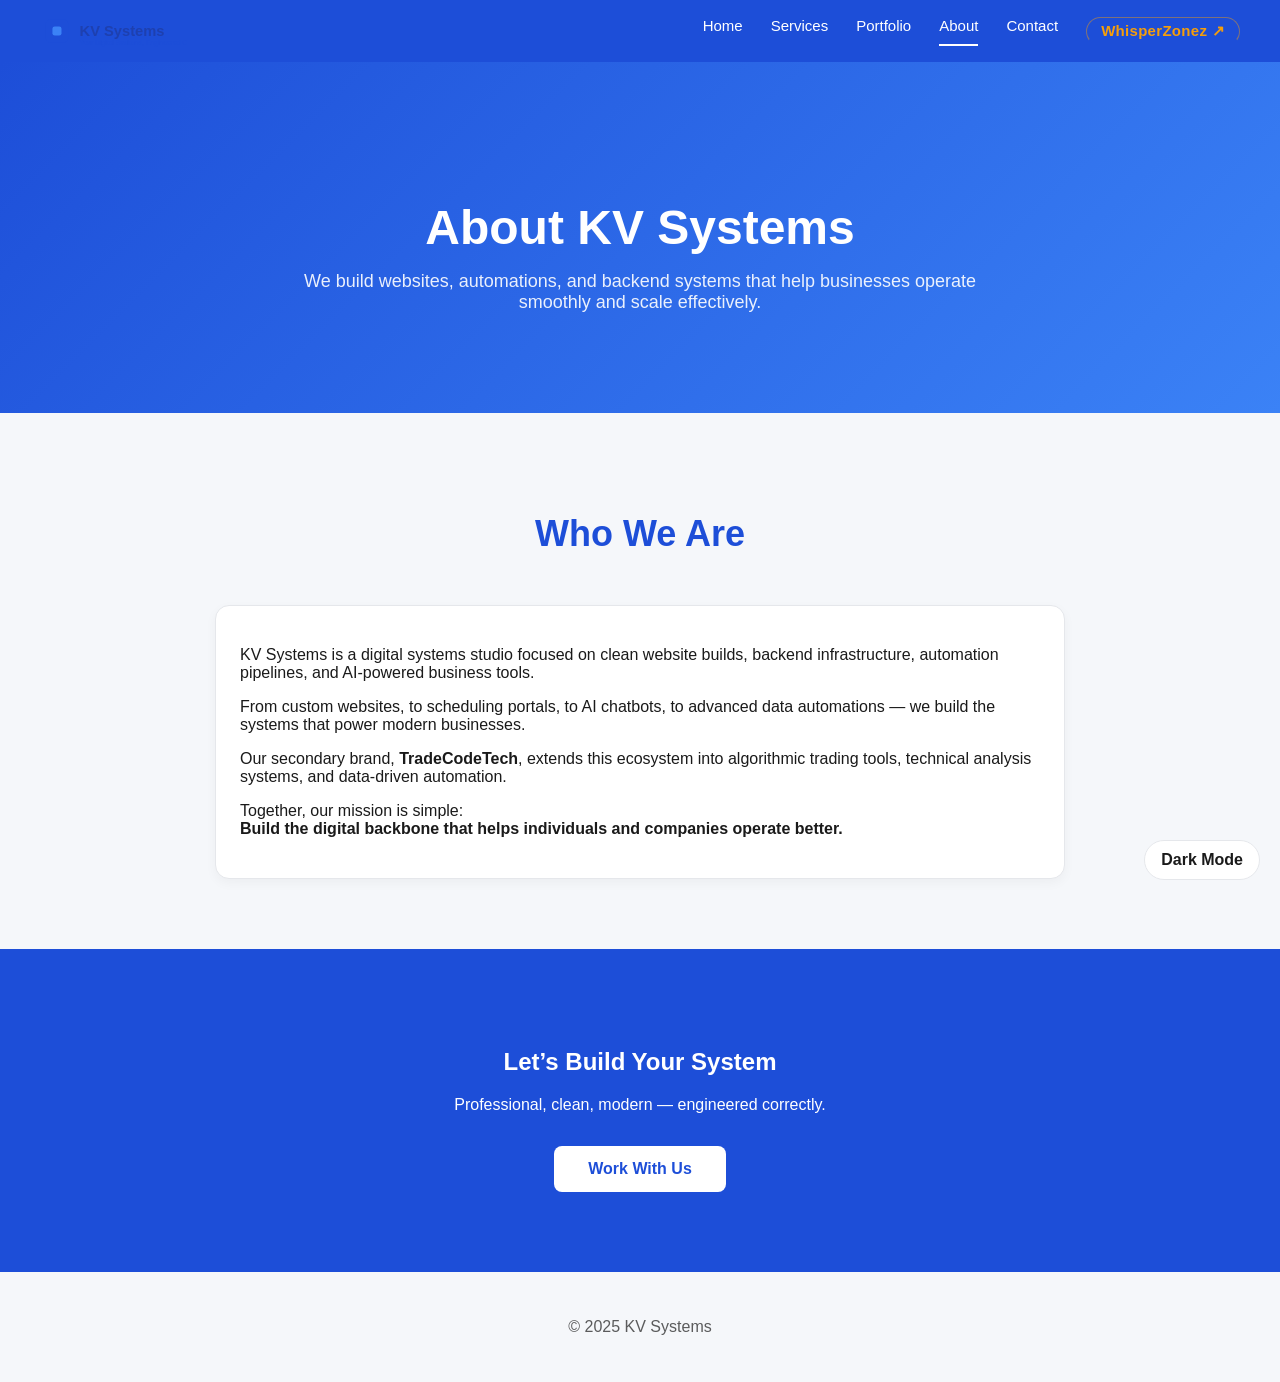
==== about.html @ b5b04579 "Initial WhisperZonez site deployment" ====
<!DOCTYPE html>
<html lang="en">
<head>
    <meta charset="UTF-8">
    <meta name="viewport" content="width=device-width, initial-scale=1.0">
    <title>About — KV Systems</title>
    <link rel="stylesheet" href="style.css">
</head>

<body>

<header>
    <div class="nav-left">
        <img src="assets/logos/kv-systems-logo.svg" class="logo-img" alt="KV Systems Logo">
        <div class="menu-btn" id="menu-btn">☰</div>
    </div>

    <nav class="nav-links">
        <a href="index.html">Home</a>
        <a href="services.html">Services</a>
        <a href="portfolio.html">Portfolio</a>
        <a href="about.html" class="active">About</a>
        <a href="contact.html">Contact</a>
        <a href="whisperzonez.html" class="nav-wz">WhisperZonez ↗</a>
    </nav>
</header>

<div class="mobile-nav" id="mobile-nav">
    <a href="index.html">Home</a>
    <a href="services.html">Services</a>
    <a href="portfolio.html">Portfolio</a>
    <a href="about.html" class="active">About</a>
    <a href="contact.html">Contact</a>
    <a href="whisperzonez.html" class="nav-wz">WhisperZonez ↗</a>
</div>

<section class="hero fade" style="padding: 100px 40px;">
    <h1>About KV Systems</h1>
    <p>We build websites, automations, and backend systems that help businesses operate smoothly and scale effectively.</p>
</section>

<section class="section fade">
    <h2>Who We Are</h2>

    <div class="card fade" style="max-width: 800px; margin: auto;">
        <p>
            KV Systems is a digital systems studio focused on clean website builds, backend infrastructure,
            automation pipelines, and AI-powered business tools.
        </p>

        <p>
            From custom websites, to scheduling portals, to AI chatbots, to advanced data automations —
            we build the systems that power modern businesses.
        </p>

        <p>
            Our secondary brand, <strong>TradeCodeTech</strong>, extends this ecosystem into algorithmic
            trading tools, technical analysis systems, and data-driven automation.
        </p>

        <p>
            Together, our mission is simple:
            <br><strong>Build the digital backbone that helps individuals and companies operate better.</strong>
        </p>
    </div>
</section>

<section class="cta fade">
    <h2>Let’s Build Your System</h2>
    <p>Professional, clean, modern — engineered correctly.</p>
    <a href="contact.html" class="cta-btn">Work With Us</a>
</section>

<footer>
    <p>© 2025 KV Systems</p>
</footer>

<script src="script.js"></script>
</body>
</html>
---- style.css ----
/* -----------------------------------------
   CORPORATE BLUE THEME VARIABLES
----------------------------------------- */
:root {
    --bg: #f5f7fa;
    --text: #1a1a1a;

    --blue-primary: #1D4ED8;
    --blue-secondary: #3B82F6;
    --blue-dark: #1E40AF;

    --card-bg: #ffffff;
    --card-border: #e5e7eb;

    --nav-bg: #1D4ED8;
    --nav-text: #ffffff;

    --transition: 0.25s ease;
}

body.dark {
    --bg: #0c0d11;
    --text: #f1f1f1;

    --card-bg: #1b1c22;
    --card-border: #2a2d34;

    --nav-bg: #111827;
    --nav-text: #ffffff;
}

/* -----------------------------------------
   GLOBAL RESET
----------------------------------------- */
body {
    margin: 0;
    background: var(--bg);
    color: var(--text);
    font-family: "Inter", Arial, sans-serif;
    transition: var(--transition);
}

a {
    color: inherit;
    text-decoration: none;
}

img {
    max-width: 100%;
    display: block;
}

/* -----------------------------------------
   NAVBAR
----------------------------------------- */
header {
    background: var(--nav-bg);
    color: var(--nav-text);
    padding: 14px 40px;
    display: flex;
    justify-content: space-between;
    align-items: center;
    position: sticky;
    top: 0;
    z-index: 50;
}

.nav-left {
    display: flex;
    align-items: center;
    gap: 14px;
}

.logo-img {
    height: 34px;
}

.nav-links {
    display: flex;
    gap: 28px;
    font-size: 15px;
    font-weight: 500;
}

.nav-links a {
    padding-bottom: 3px;
    border-bottom: 2px solid transparent;
    transition: var(--transition);
}

.nav-links a:hover,
.nav-links a.active {
    border-color: var(--nav-text);
}

.menu-btn {
    display: none;
    font-size: 26px;
    cursor: pointer;
}

/* -----------------------------------------
   MOBILE NAV MENU
----------------------------------------- */
.mobile-nav {
    display: none;
    flex-direction: column;
    background: var(--nav-bg);
    padding: 20px;
    gap: 20px;
}

.mobile-nav a {
    font-size: 18px;
    font-weight: 600;
}

/* -----------------------------------------
   HERO SECTION
----------------------------------------- */
.hero {
    padding: 140px 40px 100px;
    text-align: center;
    background: linear-gradient(135deg, #1D4ED8, #3B82F6);
    color: #fff;
}

.hero h1 {
    font-size: 48px;
    font-weight: 900;
    line-height: 1.1;
    margin-bottom: 16px;
}

.hero p {
    max-width: 720px;
    margin: auto;
    opacity: 0.9;
    font-size: 18px;
}

/* -----------------------------------------
   SECTION BASE
----------------------------------------- */
.section {
    padding: 70px 40px;
}

.section h2 {
    text-align: center;
    color: var(--blue-primary);
    font-size: 36px;
    font-weight: 800;
    margin-bottom: 50px;
}

/* -----------------------------------------
   GRID SYSTEM
----------------------------------------- */
.grid {
    display: grid;
    gap: 26px;
    grid-template-columns: repeat(auto-fit, minmax(280px, 1fr));
}

/* -----------------------------------------
   CARD STYLING
----------------------------------------- */
.card {
    background: var(--card-bg);
    border: 1px solid var(--card-border);
    border-radius: 14px;
    padding: 24px;
    transition: var(--transition);
    box-shadow: 0 4px 12px rgba(0,0,0,0.04);
}

.card:hover {
    transform: translateY(-6px);
    box-shadow: 0 10px 20px rgba(0,0,0,0.10);
}

/* -----------------------------------------
   ICON
----------------------------------------- */
.icon {
    width: 36px;
    height: 36px;
    border: 3px solid var(--blue-primary);
    border-radius: 6px;
    margin-bottom: 12px;
}

/* -----------------------------------------
   BROWSER MOCKUP + UNIFORM SCREENSHOTS
----------------------------------------- */
.browser {
    background: var(--card-bg);
    border: 1px solid var(--card-border);
    border-radius: 14px;
    overflow: hidden;
    margin-bottom: 24px;
    transition: var(--transition);
    box-shadow: 0 8px 20px rgba(0,0,0,0.08);
}

.browser:hover {
    transform: translateY(-5px);
    box-shadow: 0 12px 28px rgba(0,0,0,0.15);
}

.browser-top {
    background: #d8dce6;
    padding: 10px 14px;
    display: flex;
    gap: 8px;
}

.browser-dot {
    width: 12px;
    height: 12px;
    background: var(--blue-primary);
    border-radius: 50%;
}

/* FORCE ALL TEMPLATE IMAGES TO SAME HEIGHT */
.browser-content {
    height: 240px;
    overflow: hidden;
    padding: 0 !important;
}

.preview-img {
    width: 100%;
    height: 240px;
    object-fit: cover;
    display: block;
}

/* -----------------------------------------
   CTA SECTION
----------------------------------------- */
.cta {
    background: var(--blue-primary);
    color: #fff;
    padding: 80px 40px;
    text-align: center;
}

.cta-btn {
    background: #fff;
    color: var(--blue-primary);
    padding: 14px 34px;
    border-radius: 8px;
    font-weight: 700;
    text-decoration: none;
    display: inline-block;
    margin-top: 16px;
}

/* -----------------------------------------
   FOOTER
----------------------------------------- */
footer {
    text-align: center;
    padding: 30px;
    opacity: 0.7;
}

/* -----------------------------------------
   ANIMATIONS
----------------------------------------- */
.fade {
    opacity: 0;
    transform: translateY(30px);
    transition: 0.6s ease-out;
}

.fade.visible {
    opacity: 1;
    transform: translateY(0);
}

/* -----------------------------------------
   DARK MODE TOGGLE
----------------------------------------- */
.toggle {
    position: fixed;
    bottom: 20px;
    right: 20px;
    background: var(--card-bg);
    color: var(--text);
    padding: 10px 16px;
    border-radius: 30px;
    cursor: pointer;
    border: 1px solid var(--card-border);
    font-weight: 600;
    z-index: 100;
}

/* -----------------------------------------
   RESPONSIVE NAV
----------------------------------------- */
@media (max-width: 820px) {

    .nav-links {
        display: none;
    }

    .menu-btn {
        display: block;
    }

    .mobile-nav {
        display: flex;
    }
}

/* -----------------------------------------
   WHISPERZONEZ NAV HIGHLIGHT
----------------------------------------- */
.nav-wz {
    color: #F59E0B !important;
    font-weight: 700 !important;
    border: 1px solid rgba(245,158,11,0.45);
    padding: 4px 14px !important;
    border-radius: 20px;
    letter-spacing: 0.3px;
    transition: var(--transition);
}

.nav-wz:hover {
    background: #F59E0B;
    color: #000 !important;
    border-color: #F59E0B;
    border-bottom: 1px solid #F59E0B !important;
}

/* -----------------------------------------
   STATS BAR
----------------------------------------- */
.stats-bar {
    display: flex;
    justify-content: center;
    flex-wrap: wrap;
    gap: 0;
    background: #1D4ED8;
    padding: 0;
    border-top: 1px solid rgba(255,255,255,0.15);
}

.stat-item {
    flex: 1;
    min-width: 160px;
    padding: 28px 20px;
    text-align: center;
    color: #fff;
    border-right: 1px solid rgba(255,255,255,0.15);
}

.stat-item:last-child {
    border-right: none;
}

.stat-num {
    font-size: 36px;
    font-weight: 900;
    line-height: 1;
    letter-spacing: -1px;
}

.stat-label {
    font-size: 13px;
    opacity: 0.75;
    margin-top: 6px;
    text-transform: uppercase;
    letter-spacing: 0.8px;
}

/* -----------------------------------------
   DUAL TRACK SECTION
----------------------------------------- */
.dual-track {
    display: grid;
    grid-template-columns: 1fr 1fr;
    gap: 0;
}

.track-card {
    padding: 70px 50px;
}

.track-card.track-systems {
    background: var(--card-bg);
    border-right: 1px solid var(--card-border);
}

.track-card.track-trading {
    background: #090a0e;
    color: #e2e8f0;
}

.track-tag {
    display: inline-block;
    font-size: 11px;
    font-weight: 700;
    text-transform: uppercase;
    letter-spacing: 1.2px;
    padding: 5px 12px;
    border-radius: 20px;
    margin-bottom: 20px;
}

.tag-blue {
    background: rgba(29,78,216,0.12);
    color: var(--blue-primary);
    border: 1px solid rgba(29,78,216,0.25);
}

.tag-gold {
    background: rgba(245,158,11,0.12);
    color: #F59E0B;
    border: 1px solid rgba(245,158,11,0.3);
}

.track-card h3 {
    font-size: 28px;
    font-weight: 800;
    margin-bottom: 14px;
    line-height: 1.2;
}

.track-card.track-trading h3 {
    color: #F59E0B;
}

.track-card p {
    font-size: 16px;
    line-height: 1.7;
    opacity: 0.8;
    max-width: 420px;
    margin-bottom: 28px;
}

.track-list {
    list-style: none;
    padding: 0;
    margin: 0 0 32px 0;
}

.track-list li {
    padding: 8px 0;
    font-size: 15px;
    border-bottom: 1px solid rgba(255,255,255,0.07);
    display: flex;
    align-items: center;
    gap: 10px;
}

.track-card.track-systems .track-list li {
    border-bottom-color: var(--card-border);
}

.track-list li::before {
    content: "→";
    font-weight: 700;
    flex-shrink: 0;
}

.track-card.track-systems .track-list li::before {
    color: var(--blue-primary);
}

.track-card.track-trading .track-list li::before {
    color: #F59E0B;
}

.btn-primary {
    display: inline-block;
    background: var(--blue-primary);
    color: #fff;
    padding: 13px 28px;
    border-radius: 8px;
    font-weight: 700;
    font-size: 15px;
    transition: var(--transition);
    text-decoration: none;
}

.btn-primary:hover {
    background: var(--blue-dark);
}

.btn-gold {
    display: inline-block;
    background: #F59E0B;
    color: #000;
    padding: 13px 28px;
    border-radius: 8px;
    font-weight: 700;
    font-size: 15px;
    transition: var(--transition);
    text-decoration: none;
}

.btn-gold:hover {
    background: #D97706;
}

.btn-outline-gold {
    display: inline-block;
    background: transparent;
    color: #F59E0B;
    padding: 12px 28px;
    border-radius: 8px;
    font-weight: 700;
    font-size: 15px;
    border: 2px solid #F59E0B;
    transition: var(--transition);
    text-decoration: none;
}

.btn-outline-gold:hover {
    background: #F59E0B;
    color: #000;
}

/* -----------------------------------------
   WHISPERZONEZ TEASER (Homepage dark band)
----------------------------------------- */
.wz-teaser {
    background: #090a0e;
    padding: 90px 40px;
    text-align: center;
    border-top: 1px solid #1e2232;
    border-bottom: 1px solid #1e2232;
}

.wz-teaser .section-tag {
    display: inline-block;
    font-size: 11px;
    font-weight: 700;
    text-transform: uppercase;
    letter-spacing: 1.4px;
    color: #F59E0B;
    border: 1px solid rgba(245,158,11,0.35);
    padding: 5px 14px;
    border-radius: 20px;
    margin-bottom: 24px;
}

.wz-teaser h2 {
    font-size: 44px;
    font-weight: 900;
    color: #fff;
    line-height: 1.1;
    margin-bottom: 16px;
    letter-spacing: -0.5px;
}

.wz-teaser h2 span {
    color: #F59E0B;
}

.wz-teaser p {
    color: #94a3b8;
    font-size: 18px;
    max-width: 640px;
    margin: 0 auto 36px;
    line-height: 1.7;
}

.wz-features-inline {
    display: flex;
    justify-content: center;
    flex-wrap: wrap;
    gap: 12px;
    margin-bottom: 40px;
}

.wz-pill {
    background: rgba(245,158,11,0.08);
    color: #F59E0B;
    border: 1px solid rgba(245,158,11,0.25);
    padding: 8px 18px;
    border-radius: 30px;
    font-size: 13px;
    font-weight: 600;
}

/* -----------------------------------------
   AUTHORITY SECTION
----------------------------------------- */
.authority-section {
    background: var(--card-bg);
    border-top: 1px solid var(--card-border);
    border-bottom: 1px solid var(--card-border);
    padding: 70px 40px;
}

.authority-section h2 {
    text-align: center;
    color: var(--blue-primary);
    font-size: 36px;
    font-weight: 800;
    margin-bottom: 14px;
}

.authority-section .section-sub {
    text-align: center;
    color: var(--text);
    opacity: 0.65;
    max-width: 600px;
    margin: 0 auto 50px;
    font-size: 16px;
    line-height: 1.6;
}

.authority-grid {
    display: grid;
    grid-template-columns: repeat(auto-fit, minmax(240px, 1fr));
    gap: 20px;
}

.authority-card {
    border: 1px solid var(--card-border);
    border-radius: 12px;
    padding: 28px 24px;
    background: var(--bg);
}

.authority-card .a-icon {
    font-size: 28px;
    margin-bottom: 14px;
}

.authority-card h4 {
    font-size: 17px;
    font-weight: 700;
    margin-bottom: 8px;
    color: var(--blue-primary);
}

.authority-card p {
    font-size: 14px;
    line-height: 1.6;
    opacity: 0.7;
}

/* -----------------------------------------
   WHISPERZONEZ FULL PAGE STYLES
----------------------------------------- */
body.wz-page {
    background: #090a0e;
    color: #e2e8f0;
}

body.wz-page header {
    background: #0d0f16;
    border-bottom: 1px solid #1e2232;
}

body.wz-page .mobile-nav {
    background: #0d0f16;
    border-bottom: 1px solid #1e2232;
}

.wz-hero {
    padding: 130px 40px 100px;
    text-align: center;
    background: radial-gradient(ellipse at 50% 0%, rgba(245,158,11,0.08) 0%, transparent 65%), #090a0e;
    border-bottom: 1px solid #1e2232;
}

.wz-eyebrow {
    display: inline-block;
    font-size: 11px;
    font-weight: 700;
    text-transform: uppercase;
    letter-spacing: 1.6px;
    color: #F59E0B;
    border: 1px solid rgba(245,158,11,0.3);
    padding: 5px 14px;
    border-radius: 20px;
    margin-bottom: 28px;
}

.wz-hero h1 {
    font-size: 58px;
    font-weight: 900;
    color: #fff;
    line-height: 1.05;
    letter-spacing: -1.5px;
    margin-bottom: 20px;
}

.wz-hero h1 span {
    color: #F59E0B;
}

.wz-hero p {
    color: #94a3b8;
    font-size: 19px;
    max-width: 680px;
    margin: 0 auto 40px;
    line-height: 1.7;
}

.wz-cta-row {
    display: flex;
    justify-content: center;
    gap: 16px;
    flex-wrap: wrap;
}

.wz-section {
    padding: 80px 40px;
    border-bottom: 1px solid #1e2232;
}

.wz-section h2 {
    text-align: center;
    font-size: 36px;
    font-weight: 800;
    color: #fff;
    margin-bottom: 12px;
}

.wz-section .wz-sub {
    text-align: center;
    color: #64748b;
    max-width: 620px;
    margin: 0 auto 50px;
    font-size: 16px;
    line-height: 1.7;
}

.wz-feature-grid {
    display: grid;
    grid-template-columns: repeat(auto-fit, minmax(260px, 1fr));
    gap: 20px;
}

.wz-feature-card {
    background: #10121a;
    border: 1px solid #1e2232;
    border-radius: 12px;
    padding: 28px 24px;
    transition: var(--transition);
}

.wz-feature-card:hover {
    border-color: rgba(245,158,11,0.4);
    transform: translateY(-4px);
    box-shadow: 0 12px 28px rgba(0,0,0,0.4);
}

.wz-feature-icon {
    font-size: 26px;
    margin-bottom: 14px;
}

.wz-feature-card h4 {
    font-size: 17px;
    font-weight: 700;
    color: #F59E0B;
    margin-bottom: 8px;
}

.wz-feature-card p {
    font-size: 14px;
    color: #64748b;
    line-height: 1.6;
}

/* Pricing Tiers */
.tier-grid {
    display: grid;
    grid-template-columns: repeat(auto-fit, minmax(280px, 1fr));
    gap: 24px;
    max-width: 960px;
    margin: 0 auto;
}

.tier-card {
    background: #10121a;
    border: 1px solid #1e2232;
    border-radius: 14px;
    padding: 36px 28px;
    position: relative;
    transition: var(--transition);
}

.tier-card:hover {
    border-color: rgba(245,158,11,0.35);
}

.tier-card.tier-featured {
    border-color: #F59E0B;
    box-shadow: 0 0 40px rgba(245,158,11,0.1);
}

.tier-badge {
    position: absolute;
    top: -13px;
    left: 50%;
    transform: translateX(-50%);
    background: #F59E0B;
    color: #000;
    font-size: 11px;
    font-weight: 800;
    text-transform: uppercase;
    letter-spacing: 0.8px;
    padding: 4px 14px;
    border-radius: 20px;
    white-space: nowrap;
}

.tier-name {
    font-size: 13px;
    font-weight: 700;
    text-transform: uppercase;
    letter-spacing: 1.2px;
    color: #F59E0B;
    margin-bottom: 8px;
}

.tier-price {
    font-size: 40px;
    font-weight: 900;
    color: #fff;
    line-height: 1;
    margin-bottom: 4px;
    letter-spacing: -1px;
}

.tier-price span {
    font-size: 16px;
    font-weight: 400;
    color: #64748b;
}

.tier-desc {
    font-size: 13px;
    color: #64748b;
    margin-bottom: 24px;
    line-height: 1.5;
}

.tier-list {
    list-style: none;
    padding: 0;
    margin: 0 0 28px 0;
}

.tier-list li {
    font-size: 14px;
    color: #94a3b8;
    padding: 9px 0;
    border-bottom: 1px solid #1e2232;
    display: flex;
    align-items: center;
    gap: 10px;
}

.tier-list li::before {
    content: "✓";
    color: #F59E0B;
    font-weight: 700;
    flex-shrink: 0;
}

.tier-list li.tier-muted {
    opacity: 0.4;
}

.tier-list li.tier-muted::before {
    content: "—";
    color: #64748b;
}

/* WZ FAQ */
.wz-faq {
    max-width: 720px;
    margin: 0 auto;
}

.faq-item {
    border-bottom: 1px solid #1e2232;
    padding: 22px 0;
}

.faq-item h4 {
    font-size: 16px;
    font-weight: 700;
    color: #e2e8f0;
    margin-bottom: 10px;
}

.faq-item p {
    font-size: 14px;
    color: #64748b;
    line-height: 1.7;
}

/* WZ CTA Section */
.wz-cta-section {
    background: radial-gradient(ellipse at 50% 100%, rgba(245,158,11,0.07) 0%, transparent 65%), #090a0e;
    padding: 100px 40px;
    text-align: center;
    border-top: 1px solid #1e2232;
}

.wz-cta-section h2 {
    font-size: 44px;
    font-weight: 900;
    color: #fff;
    letter-spacing: -0.5px;
    margin-bottom: 16px;
}

.wz-cta-section p {
    color: #64748b;
    font-size: 17px;
    max-width: 520px;
    margin: 0 auto 36px;
    line-height: 1.7;
}

/* Disclaimer */
.disclaimer {
    background: #090a0e;
    border-top: 1px solid #1e2232;
    padding: 30px 40px;
    text-align: center;
}

.disclaimer p {
    font-size: 11px;
    color: #334155;
    max-width: 900px;
    margin: 0 auto;
    line-height: 1.7;
}

/* WZ Footer */
body.wz-page footer {
    background: #07080c;
    border-top: 1px solid #1e2232;
    color: #334155;
}

/* Who it's for section */
.for-grid {
    display: grid;
    grid-template-columns: repeat(auto-fit, minmax(220px, 1fr));
    gap: 16px;
    max-width: 900px;
    margin: 0 auto;
}

.for-card {
    background: #10121a;
    border: 1px solid #1e2232;
    border-radius: 10px;
    padding: 22px 20px;
    text-align: center;
}

.for-card .for-icon {
    font-size: 28px;
    margin-bottom: 10px;
}

.for-card h4 {
    font-size: 15px;
    font-weight: 700;
    color: #e2e8f0;
    margin-bottom: 6px;
}

.for-card p {
    font-size: 13px;
    color: #64748b;
    line-height: 1.5;
}

/* Stats bar dark version */
.wz-stats-bar {
    display: flex;
    justify-content: center;
    flex-wrap: wrap;
    background: #10121a;
    border-bottom: 1px solid #1e2232;
}

.wz-stat-item {
    flex: 1;
    min-width: 160px;
    padding: 30px 20px;
    text-align: center;
    border-right: 1px solid #1e2232;
}

.wz-stat-item:last-child {
    border-right: none;
}

.wz-stat-num {
    font-size: 36px;
    font-weight: 900;
    color: #F59E0B;
    line-height: 1;
    letter-spacing: -1px;
}

.wz-stat-label {
    font-size: 12px;
    color: #64748b;
    margin-top: 6px;
    text-transform: uppercase;
    letter-spacing: 0.8px;
}

/* -----------------------------------------
   RESPONSIVE — NEW SECTIONS
----------------------------------------- */
@media (max-width: 820px) {
    .dual-track {
        grid-template-columns: 1fr;
    }

    .track-card {
        padding: 50px 28px;
    }

    .track-card.track-systems {
        border-right: none;
        border-bottom: 1px solid var(--card-border);
    }

    .stats-bar {
        flex-direction: column;
    }

    .stat-item {
        border-right: none;
        border-bottom: 1px solid rgba(255,255,255,0.1);
    }

    .wz-hero h1 {
        font-size: 38px;
        letter-spacing: -0.5px;
    }

    .wz-hero p {
        font-size: 16px;
    }

    .wz-stats-bar {
        flex-direction: column;
    }

    .wz-stat-item {
        border-right: none;
        border-bottom: 1px solid #1e2232;
    }

    .wz-teaser h2 {
        font-size: 30px;
    }

    .tier-grid {
        grid-template-columns: 1fr;
    }
}
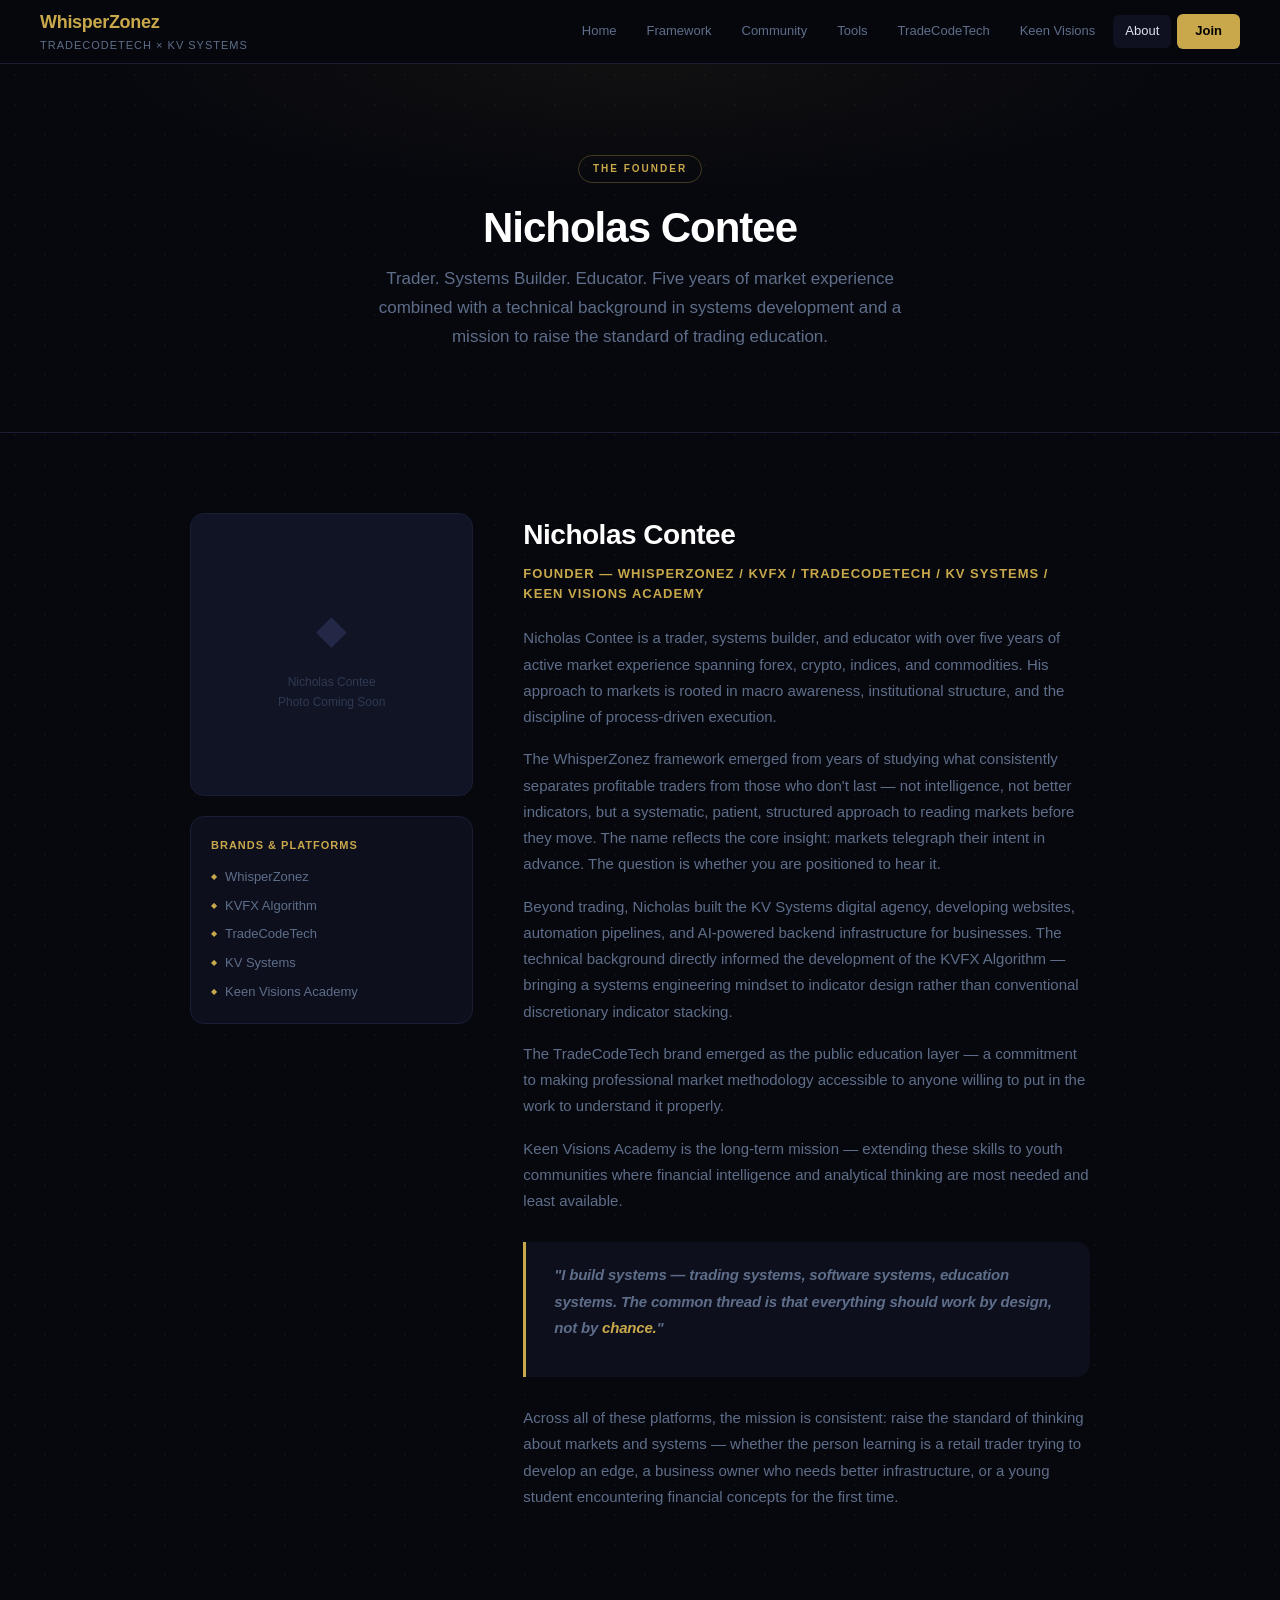
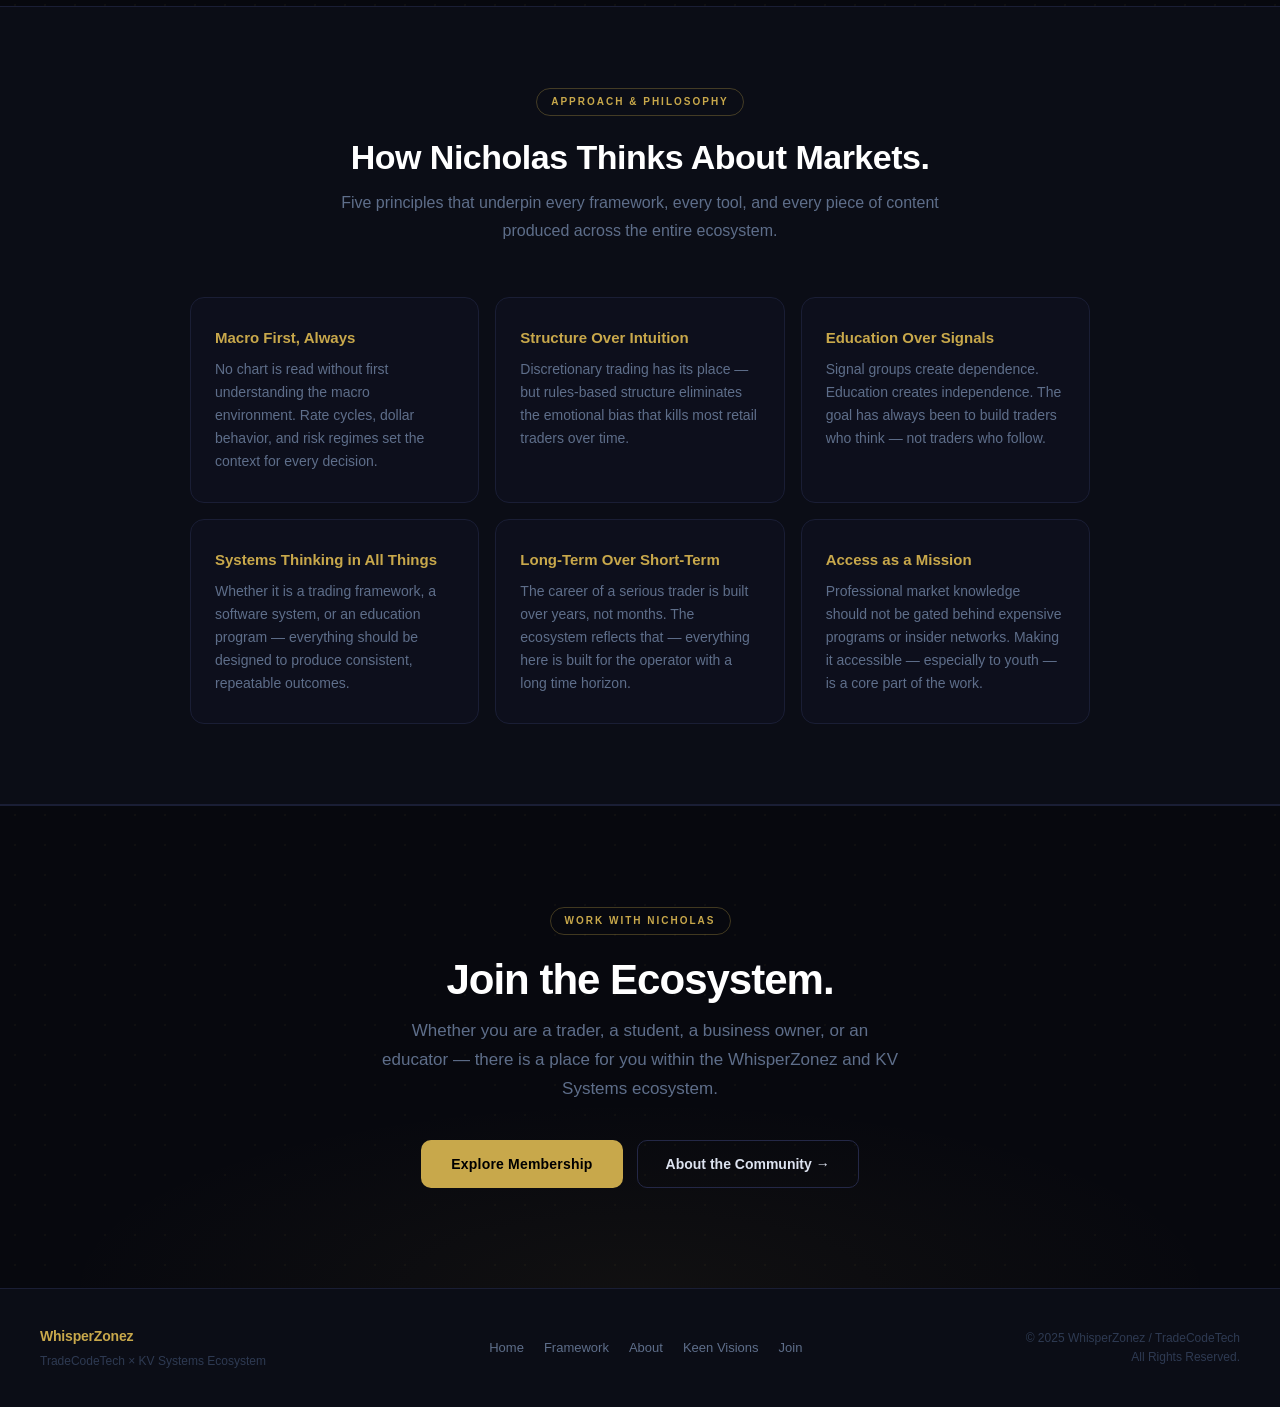
==== commit 771f5de4: "Add files via upload" ====
--- a/about.html
+++ b/about.html
@@ -1,80 +1,217 @@
-<!DOCTYPE html>
-<html lang="en">
-<head>
-    <meta charset="UTF-8">
-    <meta name="viewport" content="width=device-width, initial-scale=1.0">
-    <title>About — KV Systems</title>
-    <link rel="stylesheet" href="style.css">
-</head>
-
-<body>
-
-<header>
-    <div class="nav-left">
-        <img src="assets/logos/kv-systems-logo.svg" class="logo-img" alt="KV Systems Logo">
-        <div class="menu-btn" id="menu-btn">☰</div>
-    </div>
-
-    <nav class="nav-links">
-        <a href="index.html">Home</a>
-        <a href="services.html">Services</a>
-        <a href="portfolio.html">Portfolio</a>
-        <a href="about.html" class="active">About</a>
-        <a href="contact.html">Contact</a>
-        <a href="whisperzonez.html" class="nav-wz">WhisperZonez ↗</a>
-    </nav>
-</header>
-
-<div class="mobile-nav" id="mobile-nav">
-    <a href="index.html">Home</a>
-    <a href="services.html">Services</a>
-    <a href="portfolio.html">Portfolio</a>
-    <a href="about.html" class="active">About</a>
-    <a href="contact.html">Contact</a>
-    <a href="whisperzonez.html" class="nav-wz">WhisperZonez ↗</a>
-</div>
-
-<section class="hero fade" style="padding: 100px 40px;">
-    <h1>About KV Systems</h1>
-    <p>We build websites, automations, and backend systems that help businesses operate smoothly and scale effectively.</p>
-</section>
-
-<section class="section fade">
-    <h2>Who We Are</h2>
-
-    <div class="card fade" style="max-width: 800px; margin: auto;">
-        <p>
-            KV Systems is a digital systems studio focused on clean website builds, backend infrastructure,
-            automation pipelines, and AI-powered business tools.
-        </p>
-
-        <p>
-            From custom websites, to scheduling portals, to AI chatbots, to advanced data automations —
-            we build the systems that power modern businesses.
-        </p>
-
-        <p>
-            Our secondary brand, <strong>TradeCodeTech</strong>, extends this ecosystem into algorithmic
-            trading tools, technical analysis systems, and data-driven automation.
-        </p>
-
-        <p>
-            Together, our mission is simple:
-            <br><strong>Build the digital backbone that helps individuals and companies operate better.</strong>
-        </p>
-    </div>
-</section>
-
-<section class="cta fade">
-    <h2>Let’s Build Your System</h2>
-    <p>Professional, clean, modern — engineered correctly.</p>
-    <a href="contact.html" class="cta-btn">Work With Us</a>
-</section>
-
-<footer>
-    <p>© 2025 KV Systems</p>
-</footer>
-
-<script src="script.js"></script>
-</body>
-</html>
+<!DOCTYPE html>
+<html lang="en">
+<head>
+    <meta charset="UTF-8" />
+    <meta name="viewport" content="width=device-width, initial-scale=1.0" />
+    <title>About Nicholas Contee — WhisperZonez Founder</title>
+    <link rel="stylesheet" href="wz-main.css" />
+</head>
+
+<body>
+
+<nav class="navbar">
+    <div class="nav-brand">
+        <div>
+            <div class="nav-brand-name">WhisperZonez</div>
+            <div class="nav-brand-sub">TradeCodeTech × KV Systems</div>
+        </div>
+    </div>
+    <div class="nav-links">
+        <a href="index.html">Home</a>
+        <a href="framework.html">Framework</a>
+        <a href="community.html">Community</a>
+        <a href="tools.html">Tools</a>
+        <a href="tradecodetech.html">TradeCodeTech</a>
+        <a href="keen-visions.html">Keen Visions</a>
+        <a href="about.html" class="active">About</a>
+        <a href="join.html" class="nav-join">Join</a>
+    </div>
+    <button class="menu-btn" id="menu-btn">☰</button>
+</nav>
+
+<div class="mobile-nav" id="mobile-nav">
+    <a href="index.html">Home</a>
+    <a href="framework.html">Framework</a>
+    <a href="community.html">Community</a>
+    <a href="tools.html">Tools</a>
+    <a href="tradecodetech.html">TradeCodeTech</a>
+    <a href="keen-visions.html">Keen Visions</a>
+    <a href="about.html" class="active">About</a>
+    <a href="join.html" class="nav-join">Join</a>
+</div>
+
+<!-- HERO -->
+<section class="hero-sm fade">
+    <div class="eyebrow">The Founder</div>
+    <h1>Nicholas Contee</h1>
+    <p>
+        Trader. Systems Builder. Educator.
+        Five years of market experience combined with a technical background
+        in systems development and a mission to raise the standard of trading education.
+    </p>
+</section>
+
+<!-- FOUNDER SECTION -->
+<section class="section fade">
+    <div class="founder-block">
+        <div>
+            <div class="founder-photo" style="min-height:260px;">
+                <!-- Replace with actual photo -->
+                <div style="padding:20px; text-align:center; color:var(--text-dim);">
+                    <div style="font-size:40px; color:var(--border-lt); margin-bottom:12px;">◆</div>
+                    <div style="font-size:12px;">Nicholas Contee<br>Photo Coming Soon</div>
+                </div>
+            </div>
+
+            <div style="margin-top:20px;">
+                <div class="card" style="padding:20px;">
+                    <div style="font-size:11px; color:var(--gold); font-weight:700; text-transform:uppercase; letter-spacing:1px; margin-bottom:12px;">Brands & Platforms</div>
+                    <ul style="list-style:none; display:flex; flex-direction:column; gap:8px;">
+                        <li style="font-size:13px; color:var(--text-muted); display:flex; align-items:center; gap:8px;">
+                            <span style="color:var(--gold); font-size:8px;">◆</span> WhisperZonez
+                        </li>
+                        <li style="font-size:13px; color:var(--text-muted); display:flex; align-items:center; gap:8px;">
+                            <span style="color:var(--gold); font-size:8px;">◆</span> KVFX Algorithm
+                        </li>
+                        <li style="font-size:13px; color:var(--text-muted); display:flex; align-items:center; gap:8px;">
+                            <span style="color:var(--gold); font-size:8px;">◆</span> TradeCodeTech
+                        </li>
+                        <li style="font-size:13px; color:var(--text-muted); display:flex; align-items:center; gap:8px;">
+                            <span style="color:var(--gold); font-size:8px;">◆</span> KV Systems
+                        </li>
+                        <li style="font-size:13px; color:var(--text-muted); display:flex; align-items:center; gap:8px;">
+                            <span style="color:var(--gold); font-size:8px;">◆</span> Keen Visions Academy
+                        </li>
+                    </ul>
+                </div>
+            </div>
+        </div>
+
+        <div class="founder-bio">
+            <h3>Nicholas Contee</h3>
+            <div class="founder-title">Founder — WhisperZonez / KVFX / TradeCodeTech / KV Systems / Keen Visions Academy</div>
+
+            <p>
+                Nicholas Contee is a trader, systems builder, and educator with over five years of active market experience
+                spanning forex, crypto, indices, and commodities. His approach to markets is rooted in macro awareness,
+                institutional structure, and the discipline of process-driven execution.
+            </p>
+
+            <p>
+                The WhisperZonez framework emerged from years of studying what consistently separates
+                profitable traders from those who don't last — not intelligence, not better indicators,
+                but a systematic, patient, structured approach to reading markets before they move.
+                The name reflects the core insight: markets telegraph their intent in advance.
+                The question is whether you are positioned to hear it.
+            </p>
+
+            <p>
+                Beyond trading, Nicholas built the KV Systems digital agency, developing websites,
+                automation pipelines, and AI-powered backend infrastructure for businesses.
+                The technical background directly informed the development of the KVFX Algorithm —
+                bringing a systems engineering mindset to indicator design rather than
+                conventional discretionary indicator stacking.
+            </p>
+
+            <p>
+                The TradeCodeTech brand emerged as the public education layer — a commitment to
+                making professional market methodology accessible to anyone willing to put in
+                the work to understand it properly.
+            </p>
+
+            <p>
+                Keen Visions Academy is the long-term mission — extending these skills to youth
+                communities where financial intelligence and analytical thinking are most needed
+                and least available.
+            </p>
+
+            <div class="pull-quote" style="margin:28px 0;">
+                <p>"I build systems — trading systems, software systems, education systems.
+                The common thread is that everything should work by design,
+                not by <span>chance.</span>"</p>
+            </div>
+
+            <p>
+                Across all of these platforms, the mission is consistent:
+                raise the standard of thinking about markets and systems —
+                whether the person learning is a retail trader trying to develop an edge,
+                a business owner who needs better infrastructure, or a young student
+                encountering financial concepts for the first time.
+            </p>
+        </div>
+    </div>
+</section>
+
+<!-- THE APPROACH -->
+<section class="section-alt fade">
+    <div style="text-align:center;">
+        <div class="eyebrow">Approach & Philosophy</div>
+        <h2>How Nicholas Thinks About Markets.</h2>
+        <p class="section-sub">
+            Five principles that underpin every framework, every tool, and every piece of content
+            produced across the entire ecosystem.
+        </p>
+    </div>
+
+    <div class="grid-auto-sm" style="max-width:900px; margin:0 auto;">
+        <div class="card">
+            <h4>Macro First, Always</h4>
+            <p>No chart is read without first understanding the macro environment. Rate cycles, dollar behavior, and risk regimes set the context for every decision.</p>
+        </div>
+        <div class="card">
+            <h4>Structure Over Intuition</h4>
+            <p>Discretionary trading has its place — but rules-based structure eliminates the emotional bias that kills most retail traders over time.</p>
+        </div>
+        <div class="card">
+            <h4>Education Over Signals</h4>
+            <p>Signal groups create dependence. Education creates independence. The goal has always been to build traders who think — not traders who follow.</p>
+        </div>
+        <div class="card">
+            <h4>Systems Thinking in All Things</h4>
+            <p>Whether it is a trading framework, a software system, or an education program — everything should be designed to produce consistent, repeatable outcomes.</p>
+        </div>
+        <div class="card">
+            <h4>Long-Term Over Short-Term</h4>
+            <p>The career of a serious trader is built over years, not months. The ecosystem reflects that — everything here is built for the operator with a long time horizon.</p>
+        </div>
+        <div class="card">
+            <h4>Access as a Mission</h4>
+            <p>Professional market knowledge should not be gated behind expensive programs or insider networks. Making it accessible — especially to youth — is a core part of the work.</p>
+        </div>
+    </div>
+</section>
+
+<!-- CTA -->
+<section class="cta-section fade">
+    <div class="eyebrow">Work With Nicholas</div>
+    <h2>Join the Ecosystem.</h2>
+    <p>
+        Whether you are a trader, a student, a business owner, or an educator —
+        there is a place for you within the WhisperZonez and KV Systems ecosystem.
+    </p>
+    <div class="cta-row">
+        <a href="join.html" class="btn-gold">Explore Membership</a>
+        <a href="community.html" class="btn-outline">About the Community →</a>
+    </div>
+</section>
+
+<footer>
+    <div class="footer-inner">
+        <div>
+            <div class="footer-brand">WhisperZonez</div>
+            <div style="font-size:12px; color:var(--text-dim); margin-top:4px;">TradeCodeTech × KV Systems Ecosystem</div>
+        </div>
+        <div class="footer-links">
+            <a href="index.html">Home</a>
+            <a href="framework.html">Framework</a>
+            <a href="about.html">About</a>
+            <a href="keen-visions.html">Keen Visions</a>
+            <a href="join.html">Join</a>
+        </div>
+        <div class="footer-copy">© 2025 WhisperZonez / TradeCodeTech<br>All Rights Reserved.</div>
+    </div>
+</footer>
+
+<script src="wz-main.js"></script>
+</body>
+</html>
--- a/wz-main.css
+++ b/wz-main.css
@@ -0,0 +1,1218 @@
+/* ============================================================
+   WHISPERZONEZ — MAIN STYLESHEET
+   Design System: Institutional Dark / Gold
+   "Bloomberg Terminal meets Trading Desk"
+   ============================================================ */
+
+/* -----------------------------------------
+   CSS VARIABLES
+----------------------------------------- */
+:root {
+    --bg:         #07080e;
+    --bg-2:       #0b0d16;
+    --bg-3:       #0f1120;
+    --card:       #0d0f1c;
+    --card-2:     #111425;
+    --border:     #1a1e35;
+    --border-lt:  #242847;
+
+    --gold:       #C8A84B;
+    --gold-lt:    #E2C06A;
+    --gold-dim:   rgba(200,168,75,0.12);
+    --gold-glow:  rgba(200,168,75,0.06);
+
+    --text:       #dde3f0;
+    --text-muted: #5e6e8a;
+    --text-dim:   #2e3a52;
+
+    --radius:     10px;
+    --radius-lg:  14px;
+    --transition: 0.22s ease;
+}
+
+/* -----------------------------------------
+   RESET & BASE
+----------------------------------------- */
+*, *::before, *::after {
+    box-sizing: border-box;
+    margin: 0;
+    padding: 0;
+}
+
+html {
+    scroll-behavior: smooth;
+}
+
+body {
+    background: var(--bg);
+    background-image: radial-gradient(rgba(200,168,75,0.045) 1px, transparent 1px);
+    background-size: 30px 30px;
+    color: var(--text);
+    font-family: "Inter", "Helvetica Neue", Arial, sans-serif;
+    font-size: 16px;
+    line-height: 1.6;
+    -webkit-font-smoothing: antialiased;
+}
+
+a {
+    color: inherit;
+    text-decoration: none;
+}
+
+img {
+    max-width: 100%;
+    display: block;
+}
+
+/* -----------------------------------------
+   NAVBAR
+----------------------------------------- */
+.navbar {
+    position: sticky;
+    top: 0;
+    z-index: 100;
+    background: rgba(7,8,14,0.92);
+    backdrop-filter: blur(12px);
+    -webkit-backdrop-filter: blur(12px);
+    border-bottom: 1px solid var(--border);
+    padding: 0 40px;
+    display: flex;
+    align-items: center;
+    justify-content: space-between;
+    height: 64px;
+}
+
+.nav-brand {
+    display: flex;
+    align-items: center;
+    gap: 10px;
+}
+
+.nav-brand-name {
+    font-size: 18px;
+    font-weight: 800;
+    letter-spacing: -0.3px;
+    color: var(--gold);
+}
+
+.nav-brand-sub {
+    font-size: 11px;
+    color: var(--text-muted);
+    text-transform: uppercase;
+    letter-spacing: 1px;
+    font-weight: 500;
+}
+
+.nav-links {
+    display: flex;
+    align-items: center;
+    gap: 6px;
+}
+
+.nav-links a {
+    font-size: 13px;
+    font-weight: 500;
+    color: var(--text-muted);
+    padding: 6px 12px;
+    border-radius: 6px;
+    transition: var(--transition);
+}
+
+.nav-links a:hover,
+.nav-links a.active {
+    color: var(--text);
+    background: var(--bg-3);
+}
+
+.nav-join {
+    background: var(--gold) !important;
+    color: #000 !important;
+    font-weight: 700 !important;
+    padding: 7px 18px !important;
+    border-radius: 6px !important;
+    font-size: 13px !important;
+    transition: var(--transition) !important;
+}
+
+.nav-join:hover {
+    background: var(--gold-lt) !important;
+    color: #000 !important;
+}
+
+.menu-btn {
+    display: none;
+    font-size: 22px;
+    cursor: pointer;
+    color: var(--text);
+    background: none;
+    border: none;
+    padding: 4px 8px;
+}
+
+/* -----------------------------------------
+   MOBILE NAV
+----------------------------------------- */
+.mobile-nav {
+    display: none;
+    flex-direction: column;
+    background: var(--bg-2);
+    border-bottom: 1px solid var(--border);
+    padding: 16px 24px 20px;
+    gap: 4px;
+}
+
+.mobile-nav a {
+    font-size: 15px;
+    font-weight: 500;
+    color: var(--text-muted);
+    padding: 10px 12px;
+    border-radius: 6px;
+    transition: var(--transition);
+}
+
+.mobile-nav a:hover,
+.mobile-nav a.active {
+    color: var(--text);
+    background: var(--bg-3);
+}
+
+.mobile-nav .nav-join {
+    margin-top: 8px;
+    text-align: center;
+    background: var(--gold) !important;
+    color: #000 !important;
+    font-weight: 700 !important;
+}
+
+/* -----------------------------------------
+   SECTION LABELS / EYEBROW
+----------------------------------------- */
+.eyebrow {
+    display: inline-block;
+    font-size: 10px;
+    font-weight: 700;
+    text-transform: uppercase;
+    letter-spacing: 2px;
+    color: var(--gold);
+    border: 1px solid rgba(200,168,75,0.3);
+    padding: 5px 14px;
+    border-radius: 20px;
+    margin-bottom: 22px;
+}
+
+.eyebrow-muted {
+    display: inline-block;
+    font-size: 10px;
+    font-weight: 700;
+    text-transform: uppercase;
+    letter-spacing: 2px;
+    color: var(--text-muted);
+    border: 1px solid var(--border);
+    padding: 5px 14px;
+    border-radius: 20px;
+    margin-bottom: 22px;
+}
+
+/* -----------------------------------------
+   HERO VARIANTS
+----------------------------------------- */
+.hero-full {
+    padding: 120px 40px 100px;
+    text-align: center;
+    background: radial-gradient(ellipse 80% 60% at 50% -10%, rgba(200,168,75,0.07) 0%, transparent 60%);
+    border-bottom: 1px solid var(--border);
+    position: relative;
+    overflow: hidden;
+}
+
+.hero-full::before {
+    content: "";
+    position: absolute;
+    inset: 0;
+    background: linear-gradient(180deg, transparent 70%, var(--bg) 100%);
+    pointer-events: none;
+}
+
+.hero-full h1 {
+    font-size: 62px;
+    font-weight: 900;
+    line-height: 1.0;
+    letter-spacing: -2px;
+    color: #fff;
+    margin-bottom: 20px;
+    position: relative;
+}
+
+.hero-full h1 .gold {
+    color: var(--gold);
+}
+
+.hero-full p.hero-sub {
+    font-size: 18px;
+    color: var(--text-muted);
+    max-width: 640px;
+    margin: 0 auto 40px;
+    line-height: 1.75;
+    position: relative;
+}
+
+.hero-sm {
+    padding: 90px 40px 80px;
+    text-align: center;
+    background: radial-gradient(ellipse 60% 50% at 50% 0%, rgba(200,168,75,0.05) 0%, transparent 70%);
+    border-bottom: 1px solid var(--border);
+}
+
+.hero-sm h1 {
+    font-size: 42px;
+    font-weight: 900;
+    letter-spacing: -1px;
+    color: #fff;
+    margin-bottom: 14px;
+    line-height: 1.1;
+}
+
+.hero-sm p {
+    color: var(--text-muted);
+    font-size: 17px;
+    max-width: 580px;
+    margin: 0 auto;
+    line-height: 1.7;
+}
+
+/* -----------------------------------------
+   BUTTONS
+----------------------------------------- */
+.btn-gold {
+    display: inline-block;
+    background: var(--gold);
+    color: #000;
+    padding: 13px 30px;
+    border-radius: var(--radius);
+    font-weight: 700;
+    font-size: 14px;
+    letter-spacing: 0.2px;
+    transition: var(--transition);
+    text-decoration: none;
+}
+
+.btn-gold:hover {
+    background: var(--gold-lt);
+    transform: translateY(-1px);
+}
+
+.btn-outline {
+    display: inline-block;
+    background: transparent;
+    color: var(--text);
+    padding: 12px 28px;
+    border-radius: var(--radius);
+    font-weight: 600;
+    font-size: 14px;
+    border: 1px solid var(--border-lt);
+    transition: var(--transition);
+    text-decoration: none;
+}
+
+.btn-outline:hover {
+    border-color: var(--gold);
+    color: var(--gold);
+}
+
+.btn-outline-gold {
+    display: inline-block;
+    background: transparent;
+    color: var(--gold);
+    padding: 12px 28px;
+    border-radius: var(--radius);
+    font-weight: 700;
+    font-size: 14px;
+    border: 1px solid rgba(200,168,75,0.5);
+    transition: var(--transition);
+    text-decoration: none;
+}
+
+.btn-outline-gold:hover {
+    background: var(--gold-dim);
+    border-color: var(--gold);
+}
+
+.cta-row {
+    display: flex;
+    justify-content: center;
+    gap: 14px;
+    flex-wrap: wrap;
+}
+
+/* -----------------------------------------
+   SECTIONS
+----------------------------------------- */
+.section {
+    padding: 80px 40px;
+    border-bottom: 1px solid var(--border);
+}
+
+.section-alt {
+    padding: 80px 40px;
+    background: var(--bg-2);
+    border-bottom: 1px solid var(--border);
+}
+
+.section-center {
+    text-align: center;
+}
+
+.section h2 {
+    font-size: 34px;
+    font-weight: 800;
+    color: #fff;
+    letter-spacing: -0.5px;
+    margin-bottom: 12px;
+    line-height: 1.15;
+}
+
+.section-alt h2 {
+    font-size: 34px;
+    font-weight: 800;
+    color: #fff;
+    letter-spacing: -0.5px;
+    margin-bottom: 12px;
+    line-height: 1.15;
+}
+
+.section-sub {
+    color: var(--text-muted);
+    font-size: 16px;
+    max-width: 620px;
+    margin: 0 auto 52px;
+    line-height: 1.75;
+}
+
+/* -----------------------------------------
+   STATS BAR
+----------------------------------------- */
+.stats-bar {
+    display: flex;
+    border-bottom: 1px solid var(--border);
+    background: var(--bg-2);
+}
+
+.stat-item {
+    flex: 1;
+    padding: 28px 20px;
+    text-align: center;
+    border-right: 1px solid var(--border);
+}
+
+.stat-item:last-child { border-right: none; }
+
+.stat-num {
+    font-size: 34px;
+    font-weight: 900;
+    color: var(--gold);
+    letter-spacing: -1px;
+    line-height: 1;
+}
+
+.stat-label {
+    font-size: 11px;
+    color: var(--text-muted);
+    text-transform: uppercase;
+    letter-spacing: 1px;
+    margin-top: 6px;
+}
+
+/* -----------------------------------------
+   GRID SYSTEMS
+----------------------------------------- */
+.grid-2 {
+    display: grid;
+    grid-template-columns: repeat(2, 1fr);
+    gap: 20px;
+}
+
+.grid-3 {
+    display: grid;
+    grid-template-columns: repeat(3, 1fr);
+    gap: 20px;
+}
+
+.grid-4 {
+    display: grid;
+    grid-template-columns: repeat(4, 1fr);
+    gap: 16px;
+}
+
+.grid-auto {
+    display: grid;
+    grid-template-columns: repeat(auto-fit, minmax(280px, 1fr));
+    gap: 20px;
+}
+
+.grid-auto-sm {
+    display: grid;
+    grid-template-columns: repeat(auto-fit, minmax(220px, 1fr));
+    gap: 16px;
+}
+
+/* -----------------------------------------
+   CARDS
+----------------------------------------- */
+.card {
+    background: var(--card);
+    border: 1px solid var(--border);
+    border-radius: var(--radius-lg);
+    padding: 28px 24px;
+    transition: var(--transition);
+}
+
+.card:hover {
+    border-color: var(--border-lt);
+    box-shadow: 0 0 30px rgba(200,168,75,0.04);
+}
+
+.card-gold {
+    background: var(--card);
+    border: 1px solid rgba(200,168,75,0.25);
+    border-radius: var(--radius-lg);
+    padding: 28px 24px;
+    transition: var(--transition);
+    box-shadow: 0 0 40px rgba(200,168,75,0.04);
+}
+
+.card-gold:hover {
+    border-color: rgba(200,168,75,0.5);
+    box-shadow: 0 0 50px rgba(200,168,75,0.08);
+}
+
+.card-icon {
+    font-size: 22px;
+    margin-bottom: 16px;
+    color: var(--gold);
+}
+
+.card h3 {
+    font-size: 17px;
+    font-weight: 700;
+    color: #fff;
+    margin-bottom: 8px;
+    letter-spacing: -0.2px;
+}
+
+.card h4 {
+    font-size: 15px;
+    font-weight: 700;
+    color: var(--gold);
+    margin-bottom: 8px;
+}
+
+.card p {
+    font-size: 14px;
+    color: var(--text-muted);
+    line-height: 1.65;
+}
+
+/* -----------------------------------------
+   FEATURE LIST ITEMS
+----------------------------------------- */
+.feature-list {
+    list-style: none;
+    display: flex;
+    flex-direction: column;
+    gap: 8px;
+}
+
+.feature-list li {
+    font-size: 14px;
+    color: var(--text-muted);
+    padding: 10px 0;
+    border-bottom: 1px solid var(--border);
+    display: flex;
+    align-items: flex-start;
+    gap: 10px;
+    line-height: 1.5;
+}
+
+.feature-list li::before {
+    content: "◆";
+    color: var(--gold);
+    font-size: 9px;
+    margin-top: 4px;
+    flex-shrink: 0;
+}
+
+/* -----------------------------------------
+   PHILOSOPHY PILLARS
+----------------------------------------- */
+.pillar-row {
+    display: grid;
+    grid-template-columns: repeat(auto-fit, minmax(240px, 1fr));
+    gap: 0;
+    border: 1px solid var(--border);
+    border-radius: var(--radius-lg);
+    overflow: hidden;
+}
+
+.pillar {
+    padding: 36px 28px;
+    border-right: 1px solid var(--border);
+}
+
+.pillar:last-child { border-right: none; }
+
+.pillar-num {
+    font-size: 11px;
+    font-weight: 700;
+    color: var(--gold);
+    letter-spacing: 1.5px;
+    text-transform: uppercase;
+    margin-bottom: 12px;
+}
+
+.pillar h3 {
+    font-size: 18px;
+    font-weight: 800;
+    color: #fff;
+    letter-spacing: -0.3px;
+    margin-bottom: 10px;
+    line-height: 1.2;
+}
+
+.pillar p {
+    font-size: 14px;
+    color: var(--text-muted);
+    line-height: 1.65;
+}
+
+/* -----------------------------------------
+   PROCESS STEPS
+----------------------------------------- */
+.steps {
+    display: grid;
+    grid-template-columns: repeat(auto-fit, minmax(220px, 1fr));
+    gap: 20px;
+    counter-reset: step;
+}
+
+.step {
+    background: var(--card);
+    border: 1px solid var(--border);
+    border-radius: var(--radius-lg);
+    padding: 28px 24px;
+    position: relative;
+    counter-increment: step;
+    transition: var(--transition);
+}
+
+.step:hover {
+    border-color: var(--border-lt);
+}
+
+.step::before {
+    content: "0" counter(step);
+    font-size: 11px;
+    font-weight: 800;
+    letter-spacing: 1px;
+    color: var(--gold);
+    display: block;
+    margin-bottom: 14px;
+}
+
+.step h4 {
+    font-size: 16px;
+    font-weight: 700;
+    color: #fff;
+    margin-bottom: 8px;
+}
+
+.step p {
+    font-size: 13px;
+    color: var(--text-muted);
+    line-height: 1.65;
+}
+
+/* -----------------------------------------
+   PRICING TIERS
+----------------------------------------- */
+.tier-grid {
+    display: grid;
+    grid-template-columns: repeat(auto-fit, minmax(280px, 1fr));
+    gap: 20px;
+    max-width: 1000px;
+    margin: 0 auto;
+}
+
+.tier {
+    background: var(--card);
+    border: 1px solid var(--border);
+    border-radius: var(--radius-lg);
+    padding: 36px 28px;
+    position: relative;
+    transition: var(--transition);
+}
+
+.tier:hover {
+    border-color: var(--border-lt);
+}
+
+.tier.tier-featured {
+    border-color: var(--gold);
+    box-shadow: 0 0 50px rgba(200,168,75,0.08);
+}
+
+.tier-badge {
+    position: absolute;
+    top: -13px;
+    left: 50%;
+    transform: translateX(-50%);
+    background: var(--gold);
+    color: #000;
+    font-size: 10px;
+    font-weight: 800;
+    text-transform: uppercase;
+    letter-spacing: 1px;
+    padding: 4px 16px;
+    border-radius: 20px;
+    white-space: nowrap;
+}
+
+.tier-name {
+    font-size: 11px;
+    font-weight: 700;
+    text-transform: uppercase;
+    letter-spacing: 1.5px;
+    color: var(--gold);
+    margin-bottom: 10px;
+}
+
+.tier-price {
+    font-size: 38px;
+    font-weight: 900;
+    color: #fff;
+    letter-spacing: -1.5px;
+    line-height: 1;
+    margin-bottom: 4px;
+}
+
+.tier-price sub {
+    font-size: 14px;
+    font-weight: 400;
+    color: var(--text-muted);
+    letter-spacing: 0;
+}
+
+.tier-desc {
+    font-size: 13px;
+    color: var(--text-muted);
+    margin: 12px 0 24px;
+    line-height: 1.5;
+    padding-bottom: 16px;
+    border-bottom: 1px solid var(--border);
+}
+
+.tier-list {
+    list-style: none;
+    margin-bottom: 28px;
+}
+
+.tier-list li {
+    font-size: 13px;
+    color: var(--text-muted);
+    padding: 8px 0;
+    border-bottom: 1px solid var(--border);
+    display: flex;
+    align-items: center;
+    gap: 10px;
+    line-height: 1.4;
+}
+
+.tier-list li::before {
+    content: "✓";
+    color: var(--gold);
+    font-weight: 700;
+    font-size: 12px;
+    flex-shrink: 0;
+}
+
+.tier-list li.off {
+    opacity: 0.35;
+}
+
+.tier-list li.off::before {
+    content: "—";
+    color: var(--text-dim);
+}
+
+.tier-btn {
+    display: block;
+    width: 100%;
+    padding: 13px;
+    text-align: center;
+    border-radius: var(--radius);
+    font-weight: 700;
+    font-size: 14px;
+    transition: var(--transition);
+    cursor: pointer;
+    text-decoration: none;
+}
+
+.tier-btn-gold {
+    background: var(--gold);
+    color: #000;
+}
+
+.tier-btn-gold:hover {
+    background: var(--gold-lt);
+}
+
+.tier-btn-outline {
+    background: transparent;
+    color: var(--gold);
+    border: 1px solid rgba(200,168,75,0.4);
+}
+
+.tier-btn-outline:hover {
+    background: var(--gold-dim);
+}
+
+/* -----------------------------------------
+   FAQ
+----------------------------------------- */
+.faq-list {
+    max-width: 740px;
+    margin: 0 auto;
+}
+
+.faq-item {
+    padding: 22px 0;
+    border-bottom: 1px solid var(--border);
+}
+
+.faq-item h4 {
+    font-size: 15px;
+    font-weight: 700;
+    color: #fff;
+    margin-bottom: 10px;
+    line-height: 1.4;
+}
+
+.faq-item p {
+    font-size: 14px;
+    color: var(--text-muted);
+    line-height: 1.7;
+}
+
+/* -----------------------------------------
+   BRAND ECOSYSTEM TILES
+----------------------------------------- */
+.ecosystem-grid {
+    display: grid;
+    grid-template-columns: repeat(auto-fit, minmax(240px, 1fr));
+    gap: 16px;
+}
+
+.eco-tile {
+    background: var(--card);
+    border: 1px solid var(--border);
+    border-radius: var(--radius-lg);
+    padding: 28px 24px;
+    transition: var(--transition);
+    position: relative;
+    overflow: hidden;
+}
+
+.eco-tile::before {
+    content: "";
+    position: absolute;
+    top: 0;
+    left: 0;
+    right: 0;
+    height: 2px;
+    background: var(--gold);
+    opacity: 0;
+    transition: var(--transition);
+}
+
+.eco-tile:hover {
+    border-color: var(--border-lt);
+    transform: translateY(-3px);
+}
+
+.eco-tile:hover::before {
+    opacity: 1;
+}
+
+.eco-label {
+    font-size: 10px;
+    font-weight: 700;
+    text-transform: uppercase;
+    letter-spacing: 1.5px;
+    color: var(--gold);
+    margin-bottom: 10px;
+}
+
+.eco-tile h3 {
+    font-size: 19px;
+    font-weight: 800;
+    color: #fff;
+    margin-bottom: 10px;
+    letter-spacing: -0.3px;
+}
+
+.eco-tile p {
+    font-size: 13px;
+    color: var(--text-muted);
+    line-height: 1.65;
+    margin-bottom: 18px;
+}
+
+.eco-link {
+    font-size: 13px;
+    font-weight: 600;
+    color: var(--gold);
+    display: flex;
+    align-items: center;
+    gap: 5px;
+}
+
+/* -----------------------------------------
+   CONTENT CARDS (TradeCodeTech)
+----------------------------------------- */
+.content-card {
+    background: var(--card);
+    border: 1px solid var(--border);
+    border-radius: var(--radius-lg);
+    padding: 28px 24px;
+    transition: var(--transition);
+}
+
+.content-card:hover {
+    border-color: var(--border-lt);
+    transform: translateY(-2px);
+}
+
+.content-tag {
+    display: inline-block;
+    font-size: 10px;
+    font-weight: 700;
+    text-transform: uppercase;
+    letter-spacing: 1px;
+    color: var(--gold);
+    background: var(--gold-dim);
+    border: 1px solid rgba(200,168,75,0.2);
+    padding: 3px 10px;
+    border-radius: 4px;
+    margin-bottom: 14px;
+}
+
+.content-card h3 {
+    font-size: 17px;
+    font-weight: 700;
+    color: #fff;
+    margin-bottom: 10px;
+    line-height: 1.3;
+}
+
+.content-card p {
+    font-size: 13px;
+    color: var(--text-muted);
+    line-height: 1.65;
+    margin-bottom: 16px;
+}
+
+.content-meta {
+    font-size: 12px;
+    color: var(--text-dim);
+}
+
+/* -----------------------------------------
+   QUOTE / PULL QUOTE
+----------------------------------------- */
+.pull-quote {
+    border-left: 3px solid var(--gold);
+    padding: 20px 28px;
+    background: var(--card);
+    border-radius: 0 var(--radius-lg) var(--radius-lg) 0;
+    margin: 40px 0;
+}
+
+.pull-quote p {
+    font-size: 20px;
+    font-weight: 700;
+    color: #fff;
+    line-height: 1.5;
+    font-style: italic;
+    letter-spacing: -0.2px;
+}
+
+.pull-quote span {
+    color: var(--gold);
+}
+
+/* -----------------------------------------
+   CTA SECTION
+----------------------------------------- */
+.cta-section {
+    padding: 100px 40px;
+    text-align: center;
+    background: radial-gradient(ellipse 70% 60% at 50% 100%, rgba(200,168,75,0.05) 0%, transparent 65%);
+    border-top: 1px solid var(--border);
+}
+
+.cta-section h2 {
+    font-size: 42px;
+    font-weight: 900;
+    color: #fff;
+    letter-spacing: -1px;
+    margin-bottom: 14px;
+    line-height: 1.1;
+}
+
+.cta-section p {
+    color: var(--text-muted);
+    font-size: 17px;
+    max-width: 520px;
+    margin: 0 auto 36px;
+    line-height: 1.7;
+}
+
+/* -----------------------------------------
+   DISCLAIMER
+----------------------------------------- */
+.disclaimer {
+    padding: 28px 40px;
+    border-top: 1px solid var(--border);
+    background: var(--bg-2);
+}
+
+.disclaimer p {
+    font-size: 11px;
+    color: var(--text-dim);
+    max-width: 900px;
+    margin: 0 auto;
+    line-height: 1.75;
+    text-align: center;
+}
+
+/* -----------------------------------------
+   FOOTER
+----------------------------------------- */
+footer {
+    padding: 36px 40px;
+    border-top: 1px solid var(--border);
+    background: var(--bg-2);
+}
+
+.footer-inner {
+    display: flex;
+    justify-content: space-between;
+    align-items: center;
+    flex-wrap: wrap;
+    gap: 16px;
+    max-width: 1200px;
+    margin: 0 auto;
+}
+
+.footer-brand {
+    font-size: 14px;
+    font-weight: 700;
+    color: var(--gold);
+    letter-spacing: -0.2px;
+}
+
+.footer-links {
+    display: flex;
+    gap: 20px;
+}
+
+.footer-links a {
+    font-size: 13px;
+    color: var(--text-muted);
+    transition: var(--transition);
+}
+
+.footer-links a:hover {
+    color: var(--gold);
+}
+
+.footer-copy {
+    font-size: 12px;
+    color: var(--text-dim);
+    text-align: right;
+}
+
+/* -----------------------------------------
+   ABOUT PAGE — FOUNDER CARD
+----------------------------------------- */
+.founder-block {
+    display: grid;
+    grid-template-columns: 1fr 2fr;
+    gap: 50px;
+    align-items: start;
+    max-width: 900px;
+    margin: 0 auto;
+}
+
+.founder-photo {
+    aspect-ratio: 1;
+    background: var(--card-2);
+    border: 1px solid var(--border);
+    border-radius: var(--radius-lg);
+    display: flex;
+    align-items: center;
+    justify-content: center;
+    color: var(--text-dim);
+    font-size: 13px;
+    text-align: center;
+}
+
+.founder-bio h3 {
+    font-size: 28px;
+    font-weight: 900;
+    color: #fff;
+    letter-spacing: -0.5px;
+    margin-bottom: 6px;
+}
+
+.founder-title {
+    font-size: 13px;
+    color: var(--gold);
+    font-weight: 600;
+    text-transform: uppercase;
+    letter-spacing: 1px;
+    margin-bottom: 20px;
+}
+
+.founder-bio p {
+    font-size: 15px;
+    color: var(--text-muted);
+    line-height: 1.75;
+    margin-bottom: 16px;
+}
+
+/* -----------------------------------------
+   SPLIT LAYOUT (Framework page)
+----------------------------------------- */
+.split {
+    display: grid;
+    grid-template-columns: 1fr 1fr;
+    gap: 60px;
+    align-items: center;
+}
+
+.split-text h2 {
+    font-size: 32px;
+    font-weight: 800;
+    color: #fff;
+    letter-spacing: -0.5px;
+    margin-bottom: 14px;
+    line-height: 1.2;
+}
+
+.split-text p {
+    font-size: 15px;
+    color: var(--text-muted);
+    line-height: 1.75;
+    margin-bottom: 14px;
+}
+
+.split-visual {
+    background: var(--card-2);
+    border: 1px solid var(--border);
+    border-radius: var(--radius-lg);
+    padding: 36px 28px;
+    font-family: "Courier New", monospace;
+    font-size: 13px;
+    color: var(--gold);
+    line-height: 1.9;
+}
+
+.split-visual .sv-comment {
+    color: var(--text-dim);
+    font-style: italic;
+}
+
+.split-visual .sv-label {
+    color: var(--text-muted);
+    font-style: normal;
+    font-family: "Inter", Arial, sans-serif;
+    font-size: 11px;
+    text-transform: uppercase;
+    letter-spacing: 1px;
+}
+
+/* -----------------------------------------
+   INLINE PILLBOX TAGS
+----------------------------------------- */
+.tag-row {
+    display: flex;
+    flex-wrap: wrap;
+    gap: 10px;
+}
+
+.tag {
+    font-size: 12px;
+    font-weight: 600;
+    color: var(--gold);
+    background: var(--gold-dim);
+    border: 1px solid rgba(200,168,75,0.2);
+    padding: 5px 14px;
+    border-radius: 20px;
+}
+
+.tag-muted {
+    font-size: 12px;
+    font-weight: 600;
+    color: var(--text-muted);
+    background: var(--bg-3);
+    border: 1px solid var(--border);
+    padding: 5px 14px;
+    border-radius: 20px;
+}
+
+/* -----------------------------------------
+   SCROLL FADE ANIMATION
+----------------------------------------- */
+.fade {
+    opacity: 0;
+    transform: translateY(22px);
+    transition: 0.55s ease-out;
+}
+
+.fade.visible {
+    opacity: 1;
+    transform: translateY(0);
+}
+
+/* -----------------------------------------
+   RESPONSIVE
+----------------------------------------- */
+@media (max-width: 900px) {
+    .hero-full h1 { font-size: 42px; letter-spacing: -1px; }
+    .hero-sm h1   { font-size: 32px; }
+    .split        { grid-template-columns: 1fr; gap: 32px; }
+    .founder-block { grid-template-columns: 1fr; }
+    .founder-photo { max-width: 180px; }
+    .grid-2, .grid-3, .grid-4 { grid-template-columns: 1fr; }
+    .pillar-row { grid-template-columns: 1fr; }
+    .pillar { border-right: none; border-bottom: 1px solid var(--border); }
+    .pillar:last-child { border-bottom: none; }
+}
+
+@media (max-width: 820px) {
+    .navbar { padding: 0 20px; }
+    .nav-links { display: none; }
+    .menu-btn { display: block; }
+
+    .section, .section-alt  { padding: 60px 20px; }
+    .hero-full               { padding: 80px 20px 70px; }
+    .hero-sm                 { padding: 70px 20px 60px; }
+    .cta-section             { padding: 70px 20px; }
+    .stats-bar               { flex-wrap: wrap; }
+    .stat-item               { flex: 0 0 50%; border-right: none;
+                               border-bottom: 1px solid var(--border); }
+    .footer-inner            { flex-direction: column; align-items: flex-start; }
+    .footer-copy             { text-align: left; }
+    .disclaimer              { padding: 24px 20px; }
+    footer                   { padding: 28px 20px; }
+}
